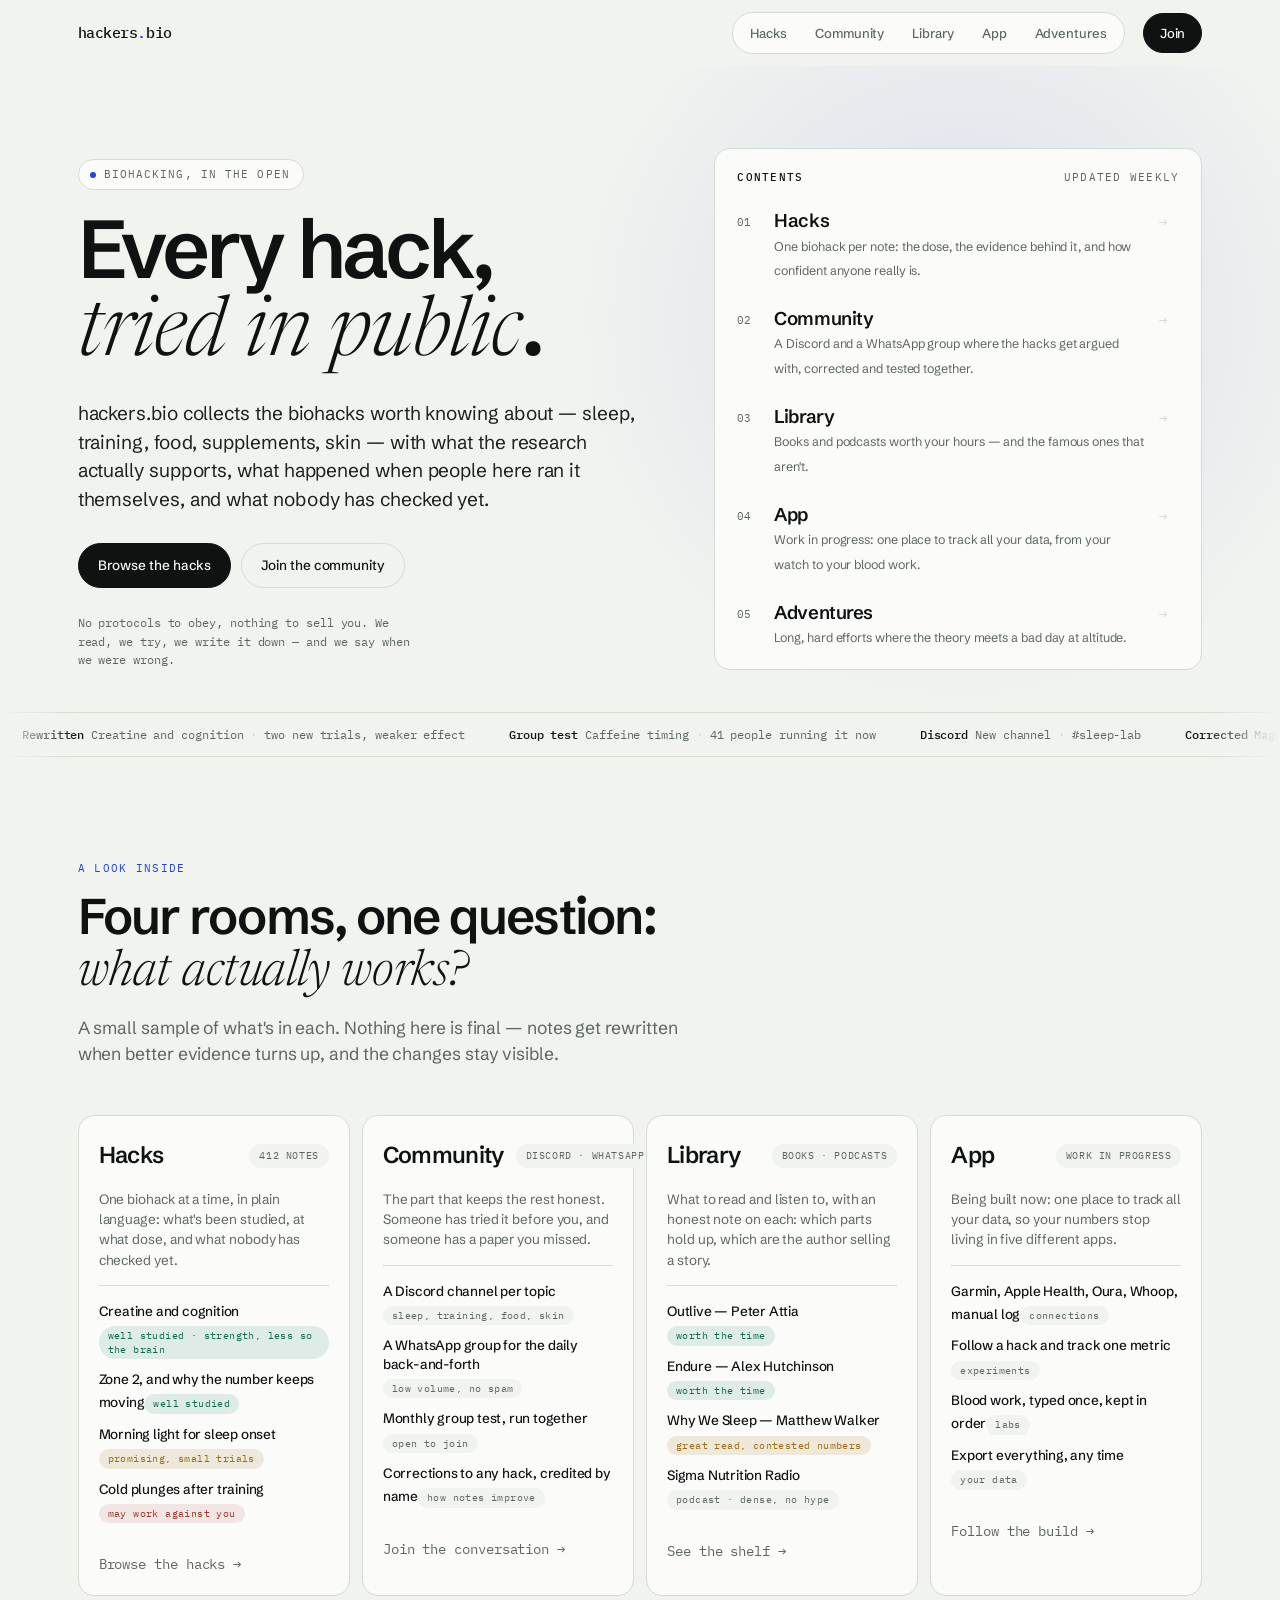
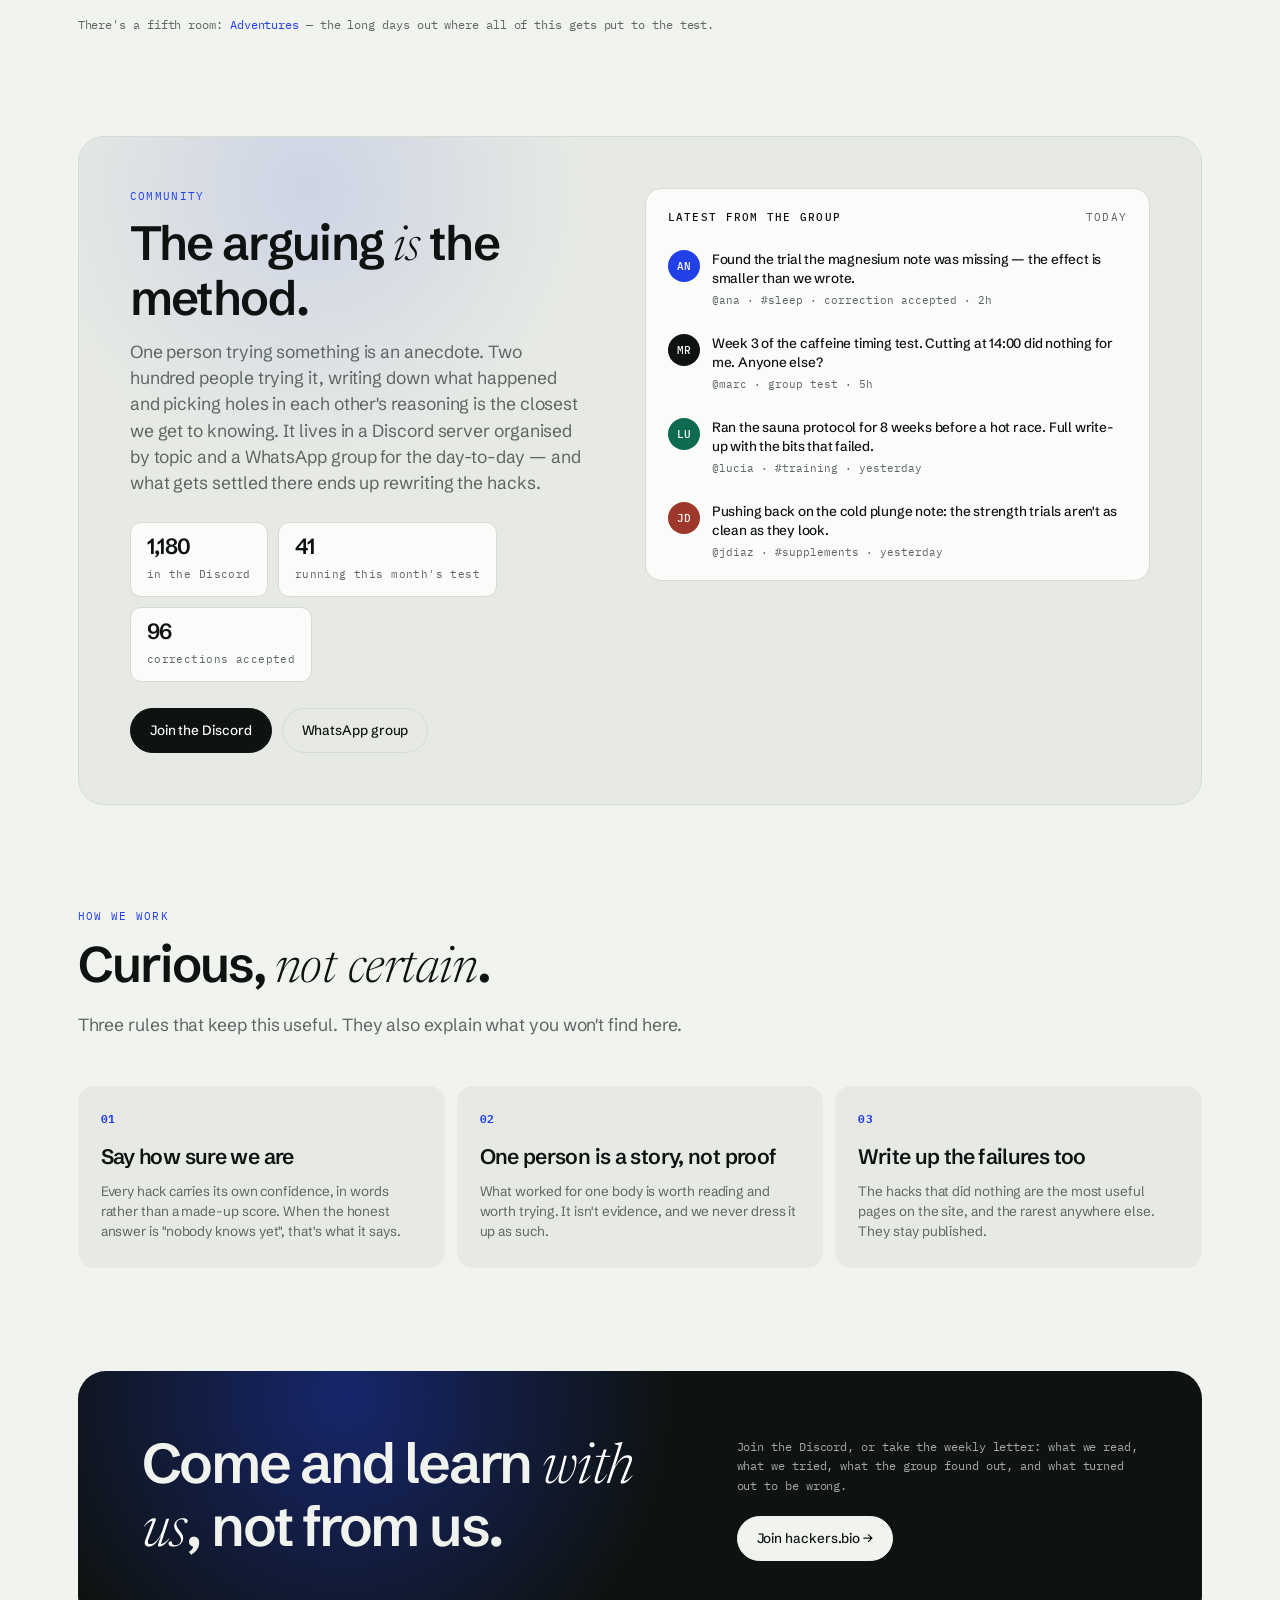
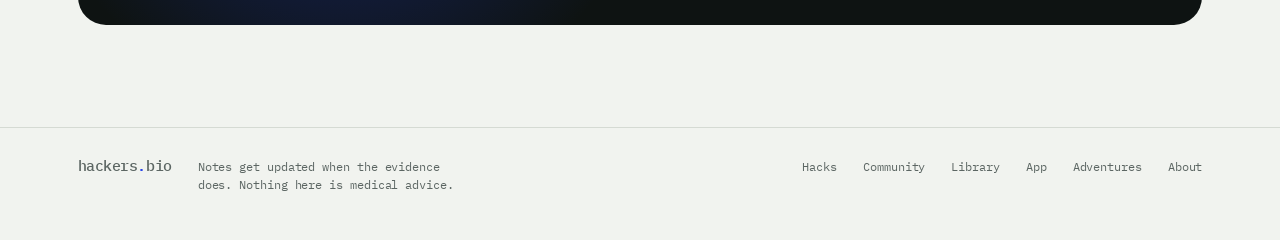
==== files/index.html @ 54611b15 "Add files via upload" ====
<!doctype html>
<html lang="en">
<head>
<meta charset="utf-8">
<meta name="viewport" content="width=device-width, initial-scale=1">
<title>hackers.bio — biohacking, tried in public</title>
<meta name="description" content="An open notebook on biohacking. What the research actually supports, a Discord and WhatsApp community that argues with all of it, books and podcasts worth your hours, and an app in the making.">
<link rel="preconnect" href="https://fonts.googleapis.com">
<link rel="preconnect" href="https://fonts.gstatic.com" crossorigin>
<link href="https://fonts.googleapis.com/css2?family=IBM+Plex+Mono:wght@400;500&family=Newsreader:ital,opsz,wght@1,6..72,300..400&family=Schibsted+Grotesk:wght@400;500;600;700&display=swap" rel="stylesheet">
<link rel="stylesheet" href="styles.css">
</head>
<body>

<header class="masthead">
  <div class="wrap masthead-in">
    <a class="mark" href="index.html">hackers<i>.</i>bio</a>
    <nav>
      <a href="hacks.html">Hacks</a>
      <a href="community.html">Community</a>
      <a href="library.html">Library</a>
      <a href="app.html">App</a>
      <a href="adventures.html">Adventures</a>
    </nav>
    <a class="btn" href="community.html">Join</a>
  </div>
</header>

<main id="top">

  <!-- ============ HERO ============ -->
  <section class="hero">
    <div class="wrap hero-grid">
      <div class="rise">
        <p class="eyebrow"><i class="dot"></i>Biohacking, in the open</p>
        <h1>Every hack, <em class="s">tried in public</em>.</h1>
        <p class="lede">hackers.bio collects the biohacks worth knowing about — sleep, training, food, supplements, skin — with what the research actually supports, what happened when people here ran it themselves, and what nobody has checked yet.</p>
        <div class="hero-actions">
          <a class="btn" href="hacks.html">Browse the hacks</a>
          <a class="btn btn-ghost" href="community.html">Join the community</a>
        </div>
        <p class="hero-foot">No protocols to obey, nothing to sell you. We read, we try, we write it down — and we say when we were wrong.</p>
      </div>

      <!-- SIGNATURE: the contents of the site, as a contents page -->
      <nav class="contents rise d2" aria-label="What's on the site">
        <div class="contents-head"><b>Contents</b><span>Updated weekly</span></div>
        <ul class="toc">
          <li><a href="hacks.html">
            <span class="toc-n">01</span>
            <span>
              <span class="toc-name">Hacks</span>
              <span class="toc-desc">One biohack per note: the dose, the evidence behind it, and how confident anyone really is.</span>
            </span>
            <span class="toc-arrow">→</span>
          </a></li>
          <li><a href="community.html">
            <span class="toc-n">02</span>
            <span>
              <span class="toc-name">Community</span>
              <span class="toc-desc">A Discord and a WhatsApp group where the hacks get argued with, corrected and tested together.</span>
            </span>
            <span class="toc-arrow">→</span>
          </a></li>
          <li><a href="library.html">
            <span class="toc-n">03</span>
            <span>
              <span class="toc-name">Library</span>
              <span class="toc-desc">Books and podcasts worth your hours — and the famous ones that aren't.</span>
            </span>
            <span class="toc-arrow">→</span>
          </a></li>
          <li><a href="app.html">
            <span class="toc-n">04</span>
            <span>
              <span class="toc-name">App</span>
              <span class="toc-desc">Work in progress: one place to track all your data, from your watch to your blood work.</span>
            </span>
            <span class="toc-arrow">→</span>
          </a></li>
          <li><a href="adventures.html">
            <span class="toc-n">05</span>
            <span>
              <span class="toc-name">Adventures</span>
              <span class="toc-desc">Long, hard efforts where the theory meets a bad day at altitude.</span>
            </span>
            <span class="toc-arrow">→</span>
          </a></li>
        </ul>
      </nav>
    </div>
  </section>

  <!-- ============ TICKER ============ -->
  <div class="ticker rise d3" aria-label="Recently on the site">
    <div class="ticker-in">
      <span><b>Rewritten</b> Creatine and cognition <i>·</i> two new trials, weaker effect</span>
      <span><b>Group test</b> Caffeine timing <i>·</i> 41 people running it now</span>
      <span><b>Discord</b> New channel <i>·</i> #sleep-lab</span>
      <span><b>Corrected</b> Magnesium and sleep <i>·</i> thanks @ana</span>
      <span><b>Library</b> Outlive <i>·</i> the good half and the hand-wavy half</span>
      <span><b>New hack</b> Heat training, six weeks in</span>
      <span aria-hidden="true"><b>Rewritten</b> Creatine and cognition <i>·</i> two new trials, weaker effect</span>
      <span aria-hidden="true"><b>Group test</b> Caffeine timing <i>·</i> 41 people running it now</span>
      <span aria-hidden="true"><b>Discord</b> New channel <i>·</i> #sleep-lab</span>
      <span aria-hidden="true"><b>Corrected</b> Magnesium and sleep <i>·</i> thanks @ana</span>
      <span aria-hidden="true"><b>Library</b> Outlive <i>·</i> the good half and the hand-wavy half</span>
      <span aria-hidden="true"><b>New hack</b> Heat training, six weeks in</span>
    </div>
  </div>

  <!-- ============ SNEAK PEEK ============ -->
  <section class="band" id="inside">
    <div class="wrap">
      <div class="band-head">
        <p class="figtag">A look inside</p>
        <h2 class="h2">Four rooms, one question: <em class="s">what actually works?</em></h2>
        <p class="lede">A small sample of what's in each. Nothing here is final — notes get rewritten when better evidence turns up, and the changes stay visible.</p>
      </div>

      <div class="rooms">
        <a class="room" href="hacks.html">
          <div class="room-top">
            <h3>Hacks</h3>
            <span class="room-n">412 notes</span>
          </div>
          <p>One biohack at a time, in plain language: what's been studied, at what dose, and what nobody has checked yet.</p>
          <ul class="peek">
            <li>Creatine and cognition<span class="tag known">well studied · strength, less so the brain</span></li>
            <li>Zone 2, and why the number keeps moving<span class="tag known">well studied</span></li>
            <li>Morning light for sleep onset<span class="tag mixed">promising, small trials</span></li>
            <li>Cold plunges after training<span class="tag thin">may work against you</span></li>
          </ul>
          <p class="room-more">Browse the hacks →</p>
        </a>

        <a class="room" href="community.html">
          <div class="room-top">
            <h3>Community</h3>
            <span class="room-n">discord · whatsapp</span>
          </div>
          <p>The part that keeps the rest honest. Someone has tried it before you, and someone has a paper you missed.</p>
          <ul class="peek">
            <li>A Discord channel per topic<span class="tag">sleep, training, food, skin</span></li>
            <li>A WhatsApp group for the daily back-and-forth<span class="tag">low volume, no spam</span></li>
            <li>Monthly group test, run together<span class="tag">open to join</span></li>
            <li>Corrections to any hack, credited by name<span class="tag">how notes improve</span></li>
          </ul>
          <p class="room-more">Join the conversation →</p>
        </a>

        <a class="room" href="library.html">
          <div class="room-top">
            <h3>Library</h3>
            <span class="room-n">books · podcasts</span>
          </div>
          <p>What to read and listen to, with an honest note on each: which parts hold up, which are the author selling a story.</p>
          <ul class="peek">
            <li>Outlive — Peter Attia<span class="tag known">worth the time</span></li>
            <li>Endure — Alex Hutchinson<span class="tag known">worth the time</span></li>
            <li>Why We Sleep — Matthew Walker<span class="tag mixed">great read, contested numbers</span></li>
            <li>Sigma Nutrition Radio<span class="tag">podcast · dense, no hype</span></li>
          </ul>
          <p class="room-more">See the shelf →</p>
        </a>

        <a class="room" href="app.html">
          <div class="room-top">
            <h3>App</h3>
            <span class="room-n">work in progress</span>
          </div>
          <p>Being built now: one place to track all your data, so your numbers stop living in five different apps.</p>
          <ul class="peek">
            <li>Garmin, Apple Health, Oura, Whoop, manual log<span class="tag">connections</span></li>
            <li>Follow a hack and track one metric<span class="tag">experiments</span></li>
            <li>Blood work, typed once, kept in order<span class="tag">labs</span></li>
            <li>Export everything, any time<span class="tag">your data</span></li>
          </ul>
          <p class="room-more">Follow the build →</p>
        </a>
      </div>

      <p class="aside-line">There's a fifth room: <a href="adventures.html">Adventures</a> — the long days out where all of this gets put to the test.</p>
    </div>
  </section>

  <!-- ============ COMMUNITY ============ -->
  <section class="band tight" id="community">
    <div class="wrap">
      <div class="comm">
        <div class="comm-grid">
          <div>
            <p class="figtag">Community</p>
            <h2>The arguing <em class="s">is</em> the method.</h2>
            <p class="lede">One person trying something is an anecdote. Two hundred people trying it, writing down what happened and picking holes in each other's reasoning is the closest we get to knowing. It lives in a Discord server organised by topic and a WhatsApp group for the day-to-day — and what gets settled there ends up rewriting the hacks.</p>
            <div class="comm-stats">
              <div class="stat"><b>1,180</b><span>in the Discord</span></div>
              <div class="stat"><b>41</b><span>running this month's test</span></div>
              <div class="stat"><b>96</b><span>corrections accepted</span></div>
            </div>
            <div class="comm-actions">
              <a class="btn" href="community.html">Join the Discord</a>
              <a class="btn btn-ghost" href="community.html">WhatsApp group</a>
            </div>
          </div>

          <div class="feed">
            <div class="feed-head"><b>Latest from the group</b><span>Today</span></div>
            <ul>
              <li>
                <span class="who b1" aria-hidden="true">AN</span>
                <div>
                  <p>Found the trial the magnesium note was missing — the effect is smaller than we wrote.</p>
                  <small>@ana · #sleep · correction accepted · 2h</small>
                </div>
              </li>
              <li>
                <span class="who" aria-hidden="true">MR</span>
                <div>
                  <p>Week 3 of the caffeine timing test. Cutting at 14:00 did nothing for me. Anyone else?</p>
                  <small>@marc · group test · 5h</small>
                </div>
              </li>
              <li>
                <span class="who b2" aria-hidden="true">LU</span>
                <div>
                  <p>Ran the sauna protocol for 8 weeks before a hot race. Full write-up with the bits that failed.</p>
                  <small>@lucia · #training · yesterday</small>
                </div>
              </li>
              <li>
                <span class="who b3" aria-hidden="true">JD</span>
                <div>
                  <p>Pushing back on the cold plunge note: the strength trials aren't as clean as they look.</p>
                  <small>@jdiaz · #supplements · yesterday</small>
                </div>
              </li>
            </ul>
          </div>
        </div>
      </div>
    </div>
  </section>

  <!-- ============ HOW WE WORK ============ -->
  <section class="band tight" id="how">
    <div class="wrap">
      <div class="band-head">
        <p class="figtag">How we work</p>
        <h2 class="h2">Curious, <em class="s">not certain</em>.</h2>
        <p class="lede">Three rules that keep this useful. They also explain what you won't find here.</p>
      </div>

      <div class="stance">
        <div>
          <b>01</b>
          <h3>Say how sure we are</h3>
          <p>Every hack carries its own confidence, in words rather than a made-up score. When the honest answer is "nobody knows yet", that's what it says.</p>
        </div>
        <div>
          <b>02</b>
          <h3>One person is a story, not proof</h3>
          <p>What worked for one body is worth reading and worth trying. It isn't evidence, and we never dress it up as such.</p>
        </div>
        <div>
          <b>03</b>
          <h3>Write up the failures too</h3>
          <p>The hacks that did nothing are the most useful pages on the site, and the rarest anywhere else. They stay published.</p>
        </div>
      </div>
    </div>
  </section>

  <!-- ============ CLOSING ============ -->
  <section class="close">
    <div class="wrap">
      <div class="close-inner">
        <div class="close-grid">
          <h2>Come and learn <em class="s">with us</em>, not from us.</h2>
          <div>
            <p>Join the Discord, or take the weekly letter: what we read, what we tried, what the group found out, and what turned out to be wrong.</p>
            <a class="btn" href="community.html">Join hackers.bio →</a>
          </div>
        </div>
      </div>
    </div>
  </section>

</main>

<footer>
  <div class="wrap foot">
    <a class="mark" href="index.html">hackers<i>.</i>bio</a>
    <p>Notes get updated when the evidence does. Nothing here is medical advice.</p>
    <span class="spacer"></span>
    <a href="hacks.html">Hacks</a>
    <a href="community.html">Community</a>
    <a href="library.html">Library</a>
    <a href="app.html">App</a>
    <a href="adventures.html">Adventures</a>
    <a href="about.html">About</a>
  </div>
</footer>

</body>
</html>
---- files/styles.css ----
/* ============================================================
   hackers.bio — shared stylesheet
   Cool paper, deep ink, one electric blue.
   Green / ochre / brick only ever describe how much is known.
   ============================================================ */
:root{
  --paper:#F1F3EF;
  --paper-2:#E7EAE4;
  --card:#FBFCFA;
  --ink:#0E1312;
  --ink-2:#1A211F;
  --ink-soft:#5C6663;
  --rule:#D5DAD3;
  --blue:#2340E8;
  --blue-soft:#EBEEFE;
  --green:#0E6B52;
  --ochre:#9E6A12;
  --brick:#9E382A;

  --sans:"Schibsted Grotesk",system-ui,sans-serif;
  --mono:"IBM Plex Mono",ui-monospace,monospace;
  --serif:"Newsreader",Georgia,serif;

  --r:16px;
  --r-sm:11px;
  --pad:clamp(18px,4.5vw,64px);
  --gap:clamp(56px,8vw,112px);
  --ease:cubic-bezier(.2,.7,.2,1);
}

*{box-sizing:border-box}
html{-webkit-text-size-adjust:100%;scroll-behavior:smooth}
body{
  margin:0;background:var(--paper);color:var(--ink);
  font-family:var(--sans);font-size:16px;line-height:1.55;letter-spacing:-.005em;
  -webkit-font-smoothing:antialiased;
}
a{color:inherit}
:focus-visible{outline:2px solid var(--blue);outline-offset:3px;border-radius:4px}

/* ---------- type roles ---------- */
.eyebrow{
  display:inline-flex;align-items:center;gap:8px;
  font-family:var(--mono);font-size:11px;letter-spacing:.1em;text-transform:uppercase;
  color:var(--ink-soft);margin:0;
  background:var(--card);border:1px solid var(--rule);border-radius:999px;padding:6px 13px 6px 11px;
}
.dot{width:6px;height:6px;border-radius:50%;background:var(--blue);flex:none}
.figtag{font-family:var(--mono);font-size:11px;letter-spacing:.12em;text-transform:uppercase;color:var(--blue);margin:0}
.h2{font-size:clamp(30px,4.4vw,50px);font-weight:600;line-height:1.02;letter-spacing:-.035em;margin:14px 0 0;max-width:20ch}
em.s{font-family:var(--serif);font-style:italic;font-weight:300;letter-spacing:-.01em}
.lede{font-size:clamp(15px,1.6vw,17.5px);color:var(--ink-soft);margin:16px 0 0;max-width:58ch;line-height:1.5}

/* ---------- scaffold ---------- */
.wrap{max-width:1240px;margin:0 auto;padding:0 var(--pad)}
.band{padding:var(--gap) 0}
.band.tight{padding-top:0}
.band-head{margin-bottom:clamp(28px,4vw,48px)}

/* ---------- masthead ---------- */
.masthead{position:sticky;top:0;z-index:30;padding:12px 0}
.masthead::before{
  content:"";position:absolute;inset:0;
  background:color-mix(in srgb,var(--paper) 78%,transparent);
  backdrop-filter:blur(14px) saturate(1.2);
}
.masthead-in{position:relative;display:flex;align-items:center;gap:18px}
.mark{font-family:var(--mono);font-weight:500;font-size:15px;letter-spacing:-.03em;text-decoration:none;white-space:nowrap}
.mark i{color:var(--blue);font-style:normal}
.masthead nav{
  display:flex;gap:2px;margin-left:auto;
  background:var(--card);border:1px solid var(--rule);border-radius:999px;padding:4px;
}
.masthead nav a{
  text-decoration:none;color:var(--ink-soft);font-size:13px;font-weight:500;
  padding:6px 13px;border-radius:999px;transition:.18s var(--ease);white-space:nowrap;
}
.masthead nav a:hover{color:var(--ink);background:var(--paper-2)}
.masthead nav a.is-active{color:var(--ink);background:var(--paper-2)}

.btn{
  display:inline-flex;align-items:center;gap:8px;
  font-size:13.5px;font-weight:500;text-decoration:none;
  padding:11px 19px;border-radius:999px;
  border:1px solid var(--ink);background:var(--ink);color:var(--card);
  transition:.2s var(--ease);
}
.btn:hover{background:var(--blue);border-color:var(--blue);transform:translateY(-1px)}
.btn-ghost{background:transparent;color:var(--ink);border-color:var(--rule)}
.btn-ghost:hover{background:var(--card);color:var(--blue);border-color:var(--blue);transform:translateY(-1px)}
.masthead .btn{padding:9px 16px;font-size:13px}

/* ---------- home hero ---------- */
.hero{position:relative;padding:clamp(44px,6.5vw,82px) 0 clamp(28px,4vw,42px);overflow:hidden}
.hero::before{
  content:"";position:absolute;top:-30%;right:-10%;width:70vw;height:70vw;max-width:900px;max-height:900px;
  background:radial-gradient(circle at center,color-mix(in srgb,var(--blue) 11%,transparent),transparent 62%);
  pointer-events:none;
}
.hero-grid{
  position:relative;display:grid;
  grid-template-columns:minmax(0,1.08fr) minmax(320px,.92fr);
  gap:clamp(34px,5vw,68px);align-items:end;
}
h1{font-size:clamp(42px,7vw,82px);font-weight:600;line-height:.94;letter-spacing:-.048em;margin:20px 0 0;max-width:14ch}
.hero .lede{margin-top:24px;font-size:clamp(16px,1.75vw,19px);color:var(--ink-2);max-width:50ch}
.hero-actions{display:flex;flex-wrap:wrap;gap:10px;margin-top:30px}
.hero-foot{margin:26px 0 0;font-family:var(--mono);font-size:11.5px;line-height:1.6;color:var(--ink-soft);max-width:48ch}

/* ---------- inner page header ---------- */
.page-head{position:relative;padding:clamp(40px,6vw,74px) 0 clamp(30px,4vw,44px);overflow:hidden}
.page-head::before{
  content:"";position:absolute;top:-45%;right:-6%;width:56vw;height:56vw;max-width:700px;max-height:700px;
  background:radial-gradient(circle at center,color-mix(in srgb,var(--blue) 10%,transparent),transparent 62%);
  pointer-events:none;
}
.page-head-in{position:relative;display:grid;grid-template-columns:minmax(0,1.25fr) minmax(260px,.75fr);gap:clamp(26px,4vw,60px);align-items:end}
.page-head h1{font-size:clamp(38px,6vw,70px);max-width:15ch;margin-top:18px}
.page-head .lede{margin-top:20px;color:var(--ink-2);font-size:clamp(16px,1.7vw,18.5px)}
.page-actions{display:flex;flex-wrap:wrap;gap:10px;margin-top:26px}
.side-note{
  background:var(--card);border:1px solid var(--rule);border-radius:var(--r);padding:20px;
}
.side-note h3{margin:0 0 10px;font-size:14px;font-weight:600;letter-spacing:-.02em}
.side-note p{margin:0;font-size:13px;color:var(--ink-soft);line-height:1.5}
.side-note ul{margin:12px 0 0;padding:0;list-style:none;display:grid;gap:9px}
.side-note li{font-family:var(--mono);font-size:11.5px;color:var(--ink-soft);line-height:1.45}
.side-note li b{color:var(--ink);font-weight:500}

/* ---------- contents card (home) ---------- */
.contents{background:var(--card);border:1px solid var(--rule);border-radius:var(--r);padding:8px}
.contents-head{
  display:flex;justify-content:space-between;align-items:center;gap:14px;padding:12px 14px 13px;
  font-family:var(--mono);font-size:10.5px;letter-spacing:.12em;text-transform:uppercase;color:var(--ink-soft);
}
.contents-head b{color:var(--ink);font-weight:500}
.toc{margin:0;padding:0;list-style:none;display:grid;gap:2px}
.toc a{
  display:grid;grid-template-columns:24px 1fr 20px;gap:13px;align-items:start;
  padding:12px 14px;border-radius:var(--r-sm);text-decoration:none;transition:.2s var(--ease);
}
.toc a:hover{background:var(--blue-soft)}
.toc a:hover .toc-arrow{color:var(--blue);transform:translateX(3px)}
.toc a:hover .toc-name{color:var(--blue)}
.toc-n{font-family:var(--mono);font-size:11px;color:var(--ink-soft);padding-top:4px}
.toc-name{font-size:18.5px;font-weight:600;letter-spacing:-.025em;line-height:1.2;display:block;transition:.2s var(--ease)}
.toc-desc{font-size:12.5px;color:var(--ink-soft);line-height:1.45;margin:3px 0 0;max-width:36ch}
.toc-arrow{font-family:var(--mono);font-size:14px;color:var(--rule);padding-top:2px;transition:.2s var(--ease)}

/* ---------- ticker ---------- */
.ticker{
  position:relative;overflow:hidden;
  border-top:1px solid var(--rule);border-bottom:1px solid var(--rule);padding:13px 0;
  mask-image:linear-gradient(90deg,transparent,#000 6%,#000 94%,transparent);
}
.ticker-in{display:flex;width:max-content;animation:slide 62s linear infinite}
.ticker:hover .ticker-in{animation-play-state:paused}
.ticker span{font-family:var(--mono);font-size:11.5px;color:var(--ink-soft);padding:0 22px;white-space:nowrap}
.ticker b{color:var(--ink);font-weight:500}
.ticker i{font-style:normal;color:var(--rule)}
@keyframes slide{from{transform:translateX(0)}to{transform:translateX(-50%)}}

/* ---------- rooms (home) ---------- */
.rooms{display:grid;gap:12px;grid-template-columns:repeat(auto-fit,minmax(268px,1fr))}
.room{
  background:var(--card);border:1px solid var(--rule);border-radius:var(--r);
  padding:22px 20px 20px;display:flex;flex-direction:column;gap:15px;text-decoration:none;
  transition:.25s var(--ease);
}
.room:hover{transform:translateY(-3px);border-color:color-mix(in srgb,var(--blue) 45%,var(--rule))}
.room:hover .room-more{color:var(--blue)}
.room-top{display:flex;align-items:center;justify-content:space-between;gap:12px}
.room h3{font-size:23px;font-weight:600;letter-spacing:-.03em;margin:0}
.room-n{
  font-family:var(--mono);font-size:10px;letter-spacing:.06em;text-transform:uppercase;
  color:var(--ink-soft);background:var(--paper);border-radius:999px;padding:4px 10px;white-space:nowrap;
}
.room > p{margin:0;font-size:13.5px;color:var(--ink-soft);line-height:1.5}
.peek{margin:0;padding:16px 0 0;list-style:none;display:grid;gap:11px;border-top:1px solid var(--rule)}
.peek li{font-size:13.5px;line-height:1.35;font-weight:500;letter-spacing:-.015em}
.room-more{margin:auto 0 0;padding-top:16px;font-family:var(--mono);font-size:11.5px;color:var(--ink-soft);transition:.2s var(--ease)}
.aside-line{margin:20px 0 0;font-family:var(--mono);font-size:11.5px;color:var(--ink-soft)}
.aside-line a{color:var(--blue);text-decoration:none}
.aside-line a:hover{text-decoration:underline}

/* ---------- confidence tags ---------- */
.tag{
  display:inline-block;
  font-family:var(--mono);font-size:10px;letter-spacing:.04em;font-weight:400;
  border-radius:999px;padding:3px 9px;background:var(--paper);color:var(--ink-soft);
}
.peek .tag{margin-top:6px}
.tag.known{background:color-mix(in srgb,var(--green) 12%,var(--card));color:var(--green)}
.tag.mixed{background:color-mix(in srgb,var(--ochre) 14%,var(--card));color:var(--ochre)}
.tag.thin{background:color-mix(in srgb,var(--brick) 11%,var(--card));color:var(--brick)}

/* ---------- filter chips ---------- */
.chips{display:flex;flex-wrap:wrap;gap:8px;margin-bottom:26px}
.chip{
  font-family:var(--mono);font-size:11.5px;text-decoration:none;
  padding:7px 14px;border-radius:999px;border:1px solid var(--rule);background:var(--card);color:var(--ink-soft);
  transition:.18s var(--ease);
}
.chip:hover{color:var(--blue);border-color:var(--blue)}
.chip.is-on{background:var(--ink);border-color:var(--ink);color:var(--card)}

/* ---------- list rows ---------- */
.list{display:grid;gap:8px}
.item{
  display:grid;grid-template-columns:minmax(0,1fr) auto;gap:8px 20px;align-items:start;
  background:var(--card);border:1px solid var(--rule);border-radius:var(--r);
  padding:18px 20px;text-decoration:none;transition:.2s var(--ease);
}
.item:hover{border-color:color-mix(in srgb,var(--blue) 45%,var(--rule));transform:translateY(-2px)}
.item:hover h3{color:var(--blue)}
.item h3{margin:0;font-size:18.5px;font-weight:600;letter-spacing:-.028em;transition:.2s var(--ease)}
.item p{margin:6px 0 0;font-size:13.5px;color:var(--ink-soft);line-height:1.5;max-width:66ch}
.item-meta{display:flex;flex-wrap:wrap;gap:7px;justify-content:flex-end;align-items:center}
.item-side{grid-column:2;text-align:right}
.item-note{
  grid-column:1 / -1;margin:12px 0 0;padding-top:12px;border-top:1px solid var(--rule);
  font-family:var(--mono);font-size:11.5px;color:var(--ink-soft);line-height:1.5;
}
.item-note b{color:var(--ink);font-weight:500}

/* ---------- generic cards grid ---------- */
.grid-3{display:grid;gap:12px;grid-template-columns:repeat(auto-fit,minmax(268px,1fr))}
.panel{background:var(--card);border:1px solid var(--rule);border-radius:var(--r);padding:24px 22px 26px}
.panel h3{margin:0 0 10px;font-size:21px;font-weight:600;letter-spacing:-.03em}
.panel p{margin:0;font-size:13.5px;color:var(--ink-soft);line-height:1.5}
.panel ul{margin:14px 0 0;padding:0;list-style:none;display:grid;gap:10px}
.panel li{font-size:13.5px;line-height:1.4;font-weight:500;letter-spacing:-.015em}
.panel li span{display:block;font-family:var(--mono);font-size:11px;font-weight:400;color:var(--ink-soft);margin-top:3px;letter-spacing:0}
.panel .kicker{font-family:var(--mono);font-size:11px;color:var(--blue);letter-spacing:.08em;display:block;margin-bottom:10px}

/* ---------- community blocks ---------- */
.comm{
  position:relative;overflow:hidden;
  background:var(--paper-2);border:1px solid var(--rule);border-radius:clamp(18px,2.4vw,26px);
  padding:clamp(28px,4vw,54px);
}
.comm::before{
  content:"";position:absolute;top:-40%;left:-8%;width:52vw;height:52vw;max-width:640px;max-height:640px;
  background:radial-gradient(circle at center,color-mix(in srgb,var(--blue) 13%,transparent),transparent 62%);
  pointer-events:none;
}
.comm-grid{position:relative;display:grid;grid-template-columns:minmax(0,.95fr) minmax(300px,1.05fr);gap:clamp(30px,4.5vw,64px);align-items:start}
.comm h2{font-size:clamp(29px,4.2vw,48px);font-weight:600;line-height:1.02;letter-spacing:-.035em;margin:14px 0 0;max-width:16ch}
.comm-stats{display:flex;flex-wrap:wrap;gap:10px;margin-top:26px}
.stat{background:var(--card);border:1px solid var(--rule);border-radius:var(--r-sm);padding:12px 16px}
.stat b{display:block;font-size:22px;font-weight:600;letter-spacing:-.03em;line-height:1.1}
.stat span{font-family:var(--mono);font-size:10.5px;color:var(--ink-soft);letter-spacing:.04em}
.comm-actions{display:flex;flex-wrap:wrap;gap:10px;margin-top:26px}

.feed{background:var(--card);border:1px solid var(--rule);border-radius:var(--r);padding:8px}
.feed-head{
  display:flex;justify-content:space-between;align-items:center;padding:12px 14px 13px;
  font-family:var(--mono);font-size:10.5px;letter-spacing:.12em;text-transform:uppercase;color:var(--ink-soft);
}
.feed-head b{color:var(--ink);font-weight:500}
.feed ul{margin:0;padding:0;list-style:none;display:grid;gap:2px}
.feed li{display:grid;grid-template-columns:32px 1fr;gap:12px;padding:12px 14px;border-radius:var(--r-sm)}
.feed li:hover{background:var(--blue-soft)}
.who{
  width:32px;height:32px;border-radius:50%;display:grid;place-items:center;
  font-family:var(--mono);font-size:11px;font-weight:500;color:var(--card);background:var(--ink);
}
.who.b1{background:var(--blue)}.who.b2{background:var(--green)}.who.b3{background:var(--brick)}
.feed p{margin:0;font-size:13.5px;line-height:1.4;font-weight:500;letter-spacing:-.015em}
.feed small{display:block;font-family:var(--mono);font-size:10.5px;color:var(--ink-soft);margin-top:4px;font-weight:400;letter-spacing:0}

/* ---------- stance ---------- */
.stance{display:grid;gap:12px;grid-template-columns:repeat(auto-fit,minmax(252px,1fr))}
.stance div{background:var(--paper-2);border-radius:var(--r);padding:24px 22px 26px;border:1px solid transparent;transition:.25s var(--ease)}
.stance div:hover{background:var(--card);border-color:var(--rule)}
.stance b{font-family:var(--mono);font-size:11px;color:var(--blue);letter-spacing:.08em;display:block}
.stance h3{font-size:21px;font-weight:600;letter-spacing:-.03em;margin:12px 0 8px}
.stance p{margin:0;font-size:13.5px;color:var(--ink-soft);line-height:1.5}

/* ---------- status list (app) ---------- */
.status{display:grid;gap:2px;background:var(--card);border:1px solid var(--rule);border-radius:var(--r);padding:8px}
.status div{display:grid;grid-template-columns:96px 1fr;gap:14px;padding:14px;border-radius:var(--r-sm);align-items:baseline}
.status div:hover{background:var(--blue-soft)}
.status b{font-family:var(--mono);font-size:10.5px;letter-spacing:.06em;text-transform:uppercase;color:var(--ink-soft)}
.status b.on{color:var(--green)}
.status b.now{color:var(--blue)}
.status p{margin:0;font-size:14px;font-weight:500;letter-spacing:-.02em}
.status p span{display:block;font-family:var(--mono);font-size:11.5px;font-weight:400;color:var(--ink-soft);margin-top:4px;letter-spacing:0}

/* ---------- prose (about) ---------- */
.prose{max-width:62ch}
.prose p{font-size:16.5px;line-height:1.62;color:var(--ink-2);margin:0 0 18px}
.prose h3{font-size:21px;font-weight:600;letter-spacing:-.03em;margin:34px 0 10px}
.prose a{color:var(--blue);text-decoration:none;border-bottom:1px solid color-mix(in srgb,var(--blue) 35%,transparent)}
.prose a:hover{border-color:var(--blue)}

/* ---------- closing ---------- */
.close{padding:0 0 var(--gap)}
.close-inner{
  position:relative;overflow:hidden;background:var(--ink);color:var(--paper);
  border-radius:clamp(18px,2.4vw,28px);padding:clamp(34px,5vw,68px);
}
.close-inner::before{
  content:"";position:absolute;bottom:-60%;left:-10%;width:60vw;height:60vw;max-width:760px;max-height:760px;
  background:radial-gradient(circle at center,color-mix(in srgb,var(--blue) 42%,transparent),transparent 60%);
  pointer-events:none;
}
.close-grid{position:relative;display:grid;grid-template-columns:minmax(0,1.15fr) minmax(270px,.85fr);gap:clamp(26px,4vw,56px);align-items:end}
.close h2{font-size:clamp(30px,4.8vw,56px);font-weight:600;line-height:1;letter-spacing:-.04em;margin:0;max-width:20ch}
.close h2 em.s{color:#fff}
.close p{margin:0 0 20px;font-family:var(--mono);font-size:12px;line-height:1.65;color:color-mix(in srgb,var(--paper) 66%,transparent)}
.close .btn{background:var(--paper);border-color:var(--paper);color:var(--ink)}
.close .btn:hover{background:var(--blue);border-color:var(--blue);color:#fff}

/* ---------- footer ---------- */
footer{border-top:1px solid var(--rule);padding:26px 0 46px}
.foot{display:flex;flex-wrap:wrap;gap:14px 26px;align-items:baseline;font-family:var(--mono);font-size:11.5px;color:var(--ink-soft)}
.foot a{text-decoration:none;transition:.18s var(--ease)}
.foot a:hover{color:var(--blue)}
.foot .spacer{margin-left:auto}
.foot p{margin:0;max-width:40ch}

/* ---------- entrance ---------- */
.rise{animation:rise .7s var(--ease) both}
.d2{animation-delay:.13s}.d3{animation-delay:.21s}
@keyframes rise{from{opacity:0;transform:translateY(14px)}to{opacity:1;transform:none}}

/* ---------- responsive ---------- */
@media (max-width:1080px){
  .masthead nav a{padding:6px 10px;font-size:12.5px}
}
@media (max-width:960px){
  .hero-grid,.close-grid,.comm-grid,.page-head-in{grid-template-columns:1fr}
  .hero-grid,.page-head-in{align-items:start}
  .masthead nav{display:none}
}
@media (max-width:620px){
  .item{grid-template-columns:1fr}
  .item-side{grid-column:1;text-align:left}
  .item-meta{justify-content:flex-start}
  .status div{grid-template-columns:1fr;gap:6px}
}
@media (max-width:560px){
  .toc a{grid-template-columns:22px 1fr;gap:11px}
  .toc-arrow{display:none}
  .room{padding:20px 18px}
  .stat{flex:1 1 140px}
}
@media (prefers-reduced-motion:reduce){
  html{scroll-behavior:auto}
  .ticker-in{animation:none}
  .rise{animation:none}
  .btn:hover,.room:hover,.item:hover{transform:none}
}
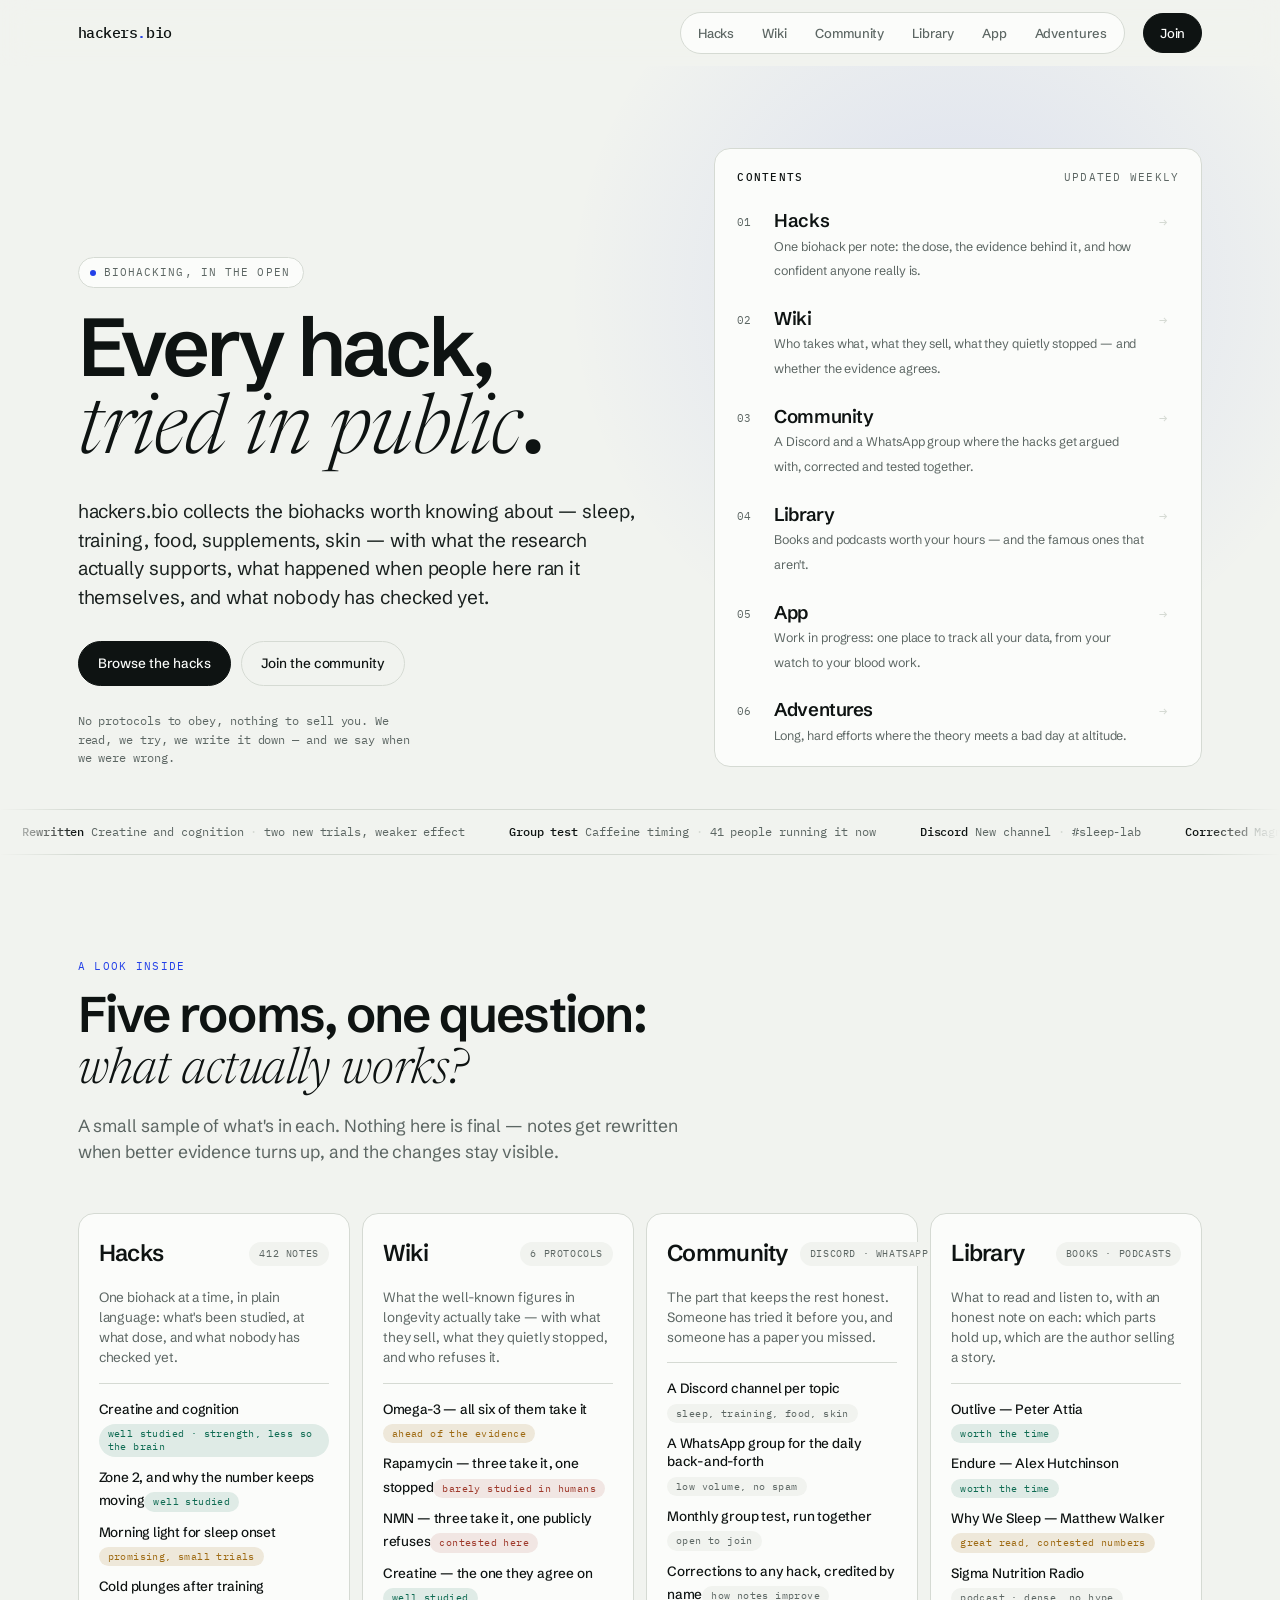
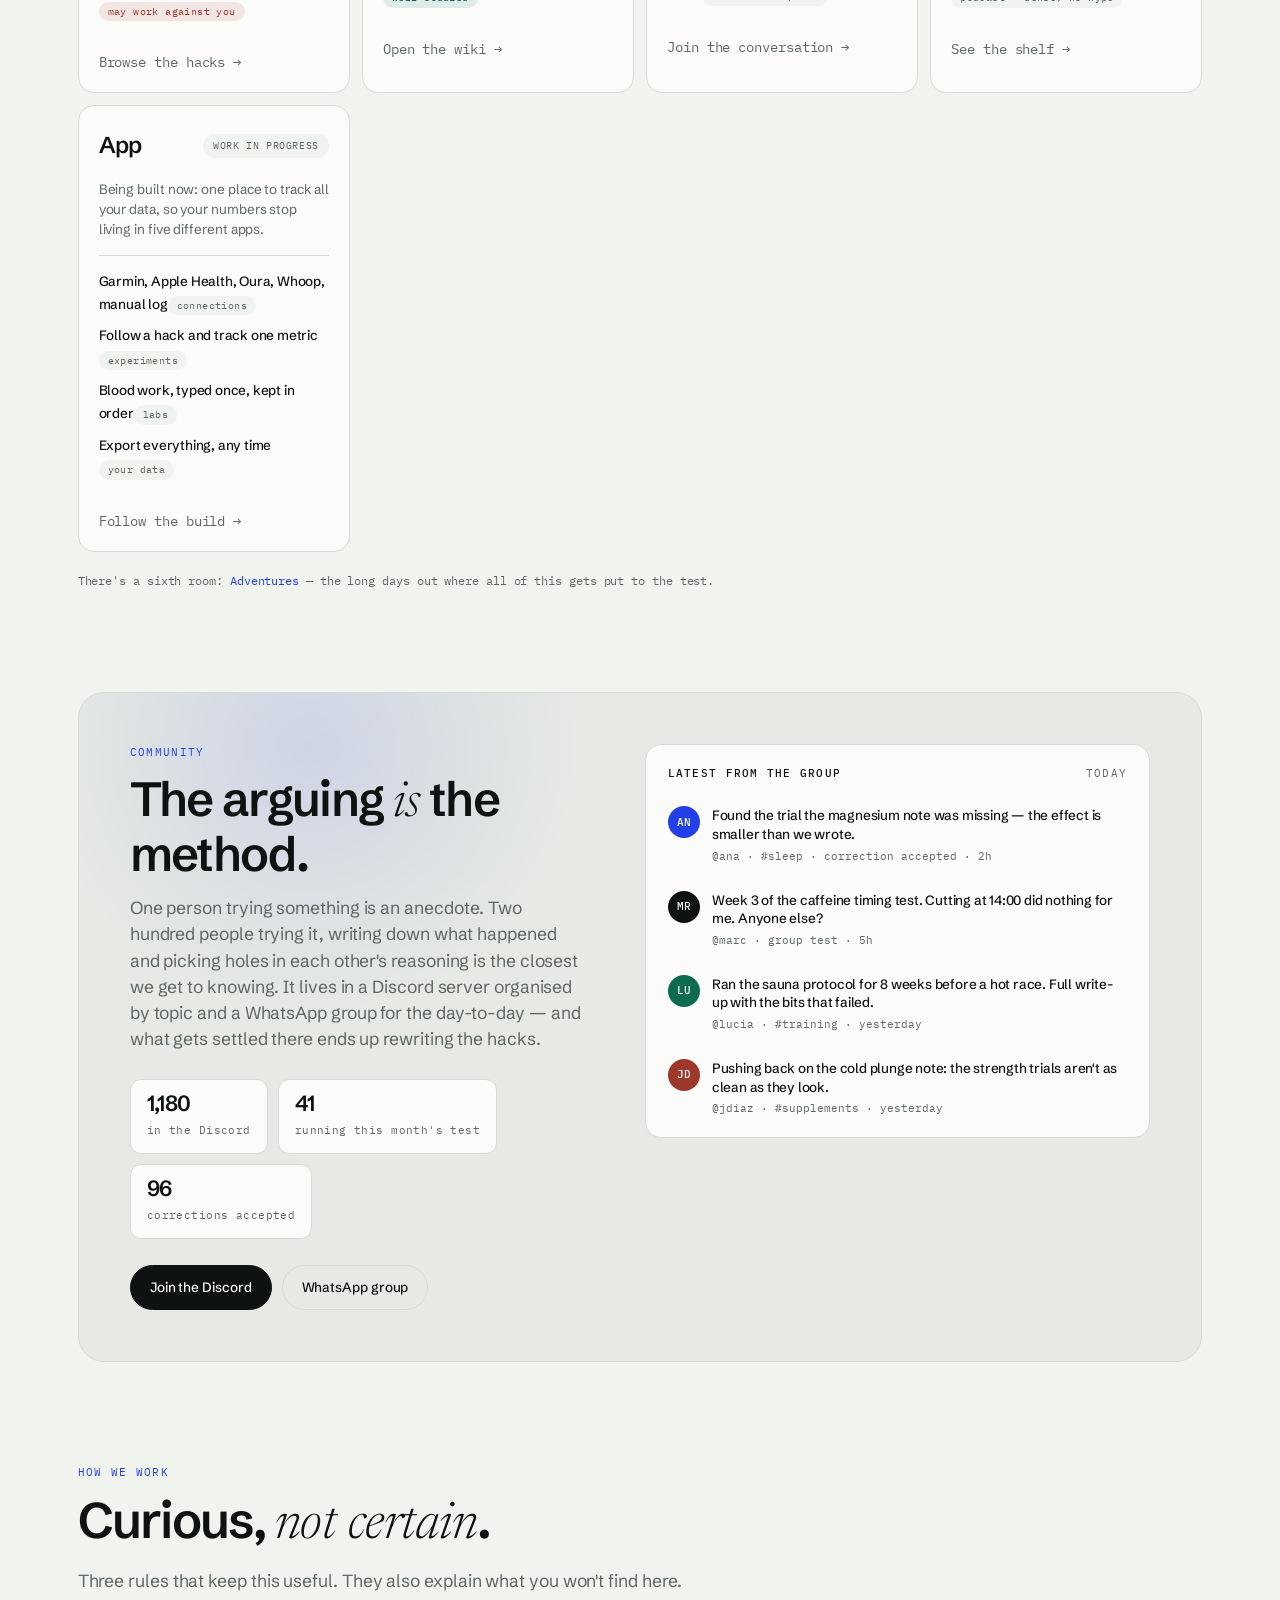
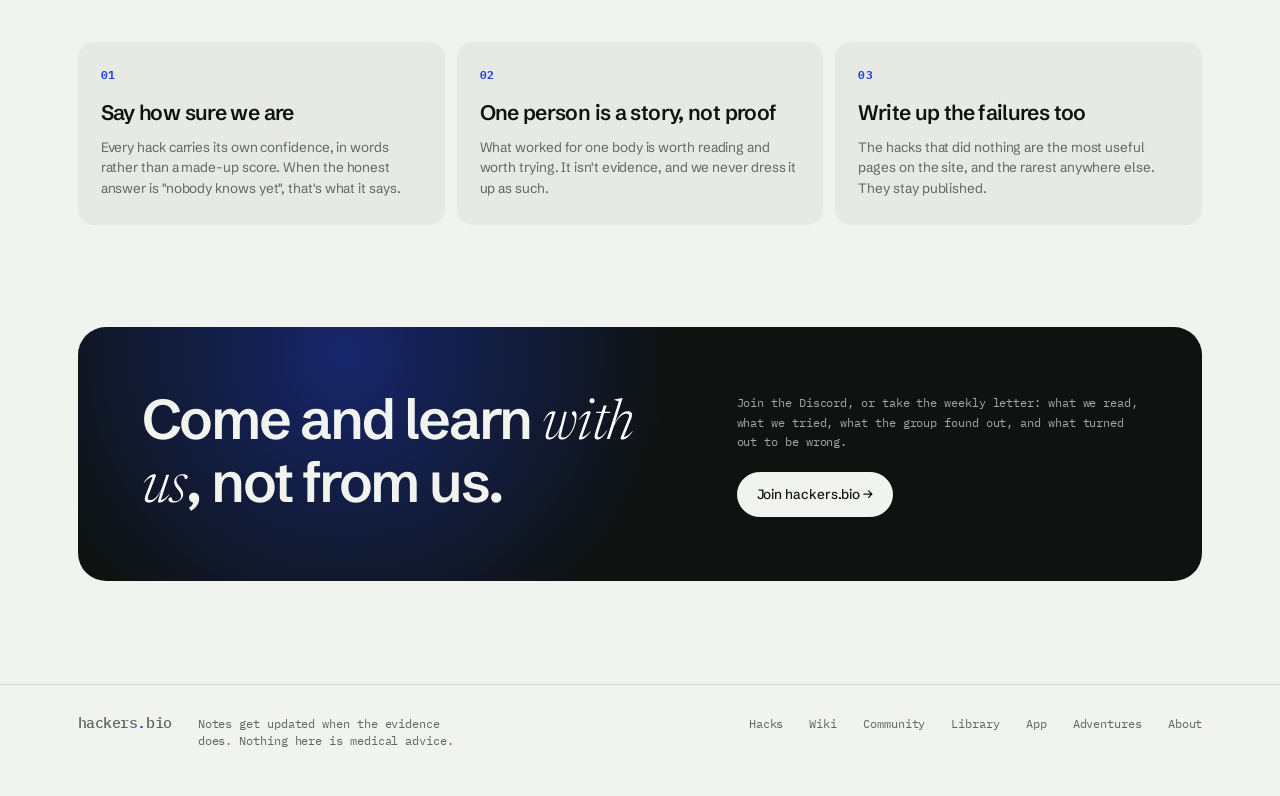
==== commit 9e34c707: "Add files via upload" ====
--- a/files/index.html
+++ b/files/index.html
@@ -17,6 +17,7 @@
     <a class="mark" href="index.html">hackers<i>.</i>bio</a>
     <nav>
       <a href="hacks.html">Hacks</a>
+      <a href="wiki.html">Wiki</a>
       <a href="community.html">Community</a>
       <a href="library.html">Library</a>
       <a href="app.html">App</a>
@@ -54,8 +55,16 @@
             </span>
             <span class="toc-arrow">→</span>
           </a></li>
+          <li><a href="wiki.html">
+            <span class="toc-n">02</span>
+            <span>
+              <span class="toc-name">Wiki</span>
+              <span class="toc-desc">Who takes what, what they sell, what they quietly stopped — and whether the evidence agrees.</span>
+            </span>
+            <span class="toc-arrow">→</span>
+          </a></li>
           <li><a href="community.html">
-            <span class="toc-n">02</span>
+            <span class="toc-n">03</span>
             <span>
               <span class="toc-name">Community</span>
               <span class="toc-desc">A Discord and a WhatsApp group where the hacks get argued with, corrected and tested together.</span>
@@ -63,7 +72,7 @@
             <span class="toc-arrow">→</span>
           </a></li>
           <li><a href="library.html">
-            <span class="toc-n">03</span>
+            <span class="toc-n">04</span>
             <span>
               <span class="toc-name">Library</span>
               <span class="toc-desc">Books and podcasts worth your hours — and the famous ones that aren't.</span>
@@ -71,7 +80,7 @@
             <span class="toc-arrow">→</span>
           </a></li>
           <li><a href="app.html">
-            <span class="toc-n">04</span>
+            <span class="toc-n">05</span>
             <span>
               <span class="toc-name">App</span>
               <span class="toc-desc">Work in progress: one place to track all your data, from your watch to your blood work.</span>
@@ -79,7 +88,7 @@
             <span class="toc-arrow">→</span>
           </a></li>
           <li><a href="adventures.html">
-            <span class="toc-n">05</span>
+            <span class="toc-n">06</span>
             <span>
               <span class="toc-name">Adventures</span>
               <span class="toc-desc">Long, hard efforts where the theory meets a bad day at altitude.</span>
@@ -114,7 +123,7 @@
     <div class="wrap">
       <div class="band-head">
         <p class="figtag">A look inside</p>
-        <h2 class="h2">Four rooms, one question: <em class="s">what actually works?</em></h2>
+        <h2 class="h2">Five rooms, one question: <em class="s">what actually works?</em></h2>
         <p class="lede">A small sample of what's in each. Nothing here is final — notes get rewritten when better evidence turns up, and the changes stay visible.</p>
       </div>
 
@@ -134,6 +143,21 @@
           <p class="room-more">Browse the hacks →</p>
         </a>
 
+        <a class="room" href="wiki.html">
+          <div class="room-top">
+            <h3>Wiki</h3>
+            <span class="room-n">6 protocols</span>
+          </div>
+          <p>What the well-known figures in longevity actually take — with what they sell, what they quietly stopped, and who refuses it.</p>
+          <ul class="peek">
+            <li>Omega-3 — all six of them take it<span class="tag mixed">ahead of the evidence</span></li>
+            <li>Rapamycin — three take it, one stopped<span class="tag thin">barely studied in humans</span></li>
+            <li>NMN — three take it, one publicly refuses<span class="tag thin">contested here</span></li>
+            <li>Creatine — the one they agree on<span class="tag known">well studied</span></li>
+          </ul>
+          <p class="room-more">Open the wiki →</p>
+        </a>
+
         <a class="room" href="community.html">
           <div class="room-top">
             <h3>Community</h3>
@@ -180,7 +204,7 @@
         </a>
       </div>
 
-      <p class="aside-line">There's a fifth room: <a href="adventures.html">Adventures</a> — the long days out where all of this gets put to the test.</p>
+      <p class="aside-line">There's a sixth room: <a href="adventures.html">Adventures</a> — the long days out where all of this gets put to the test.</p>
     </div>
   </section>
 
@@ -200,7 +224,7 @@
             </div>
             <div class="comm-actions">
               <a class="btn" href="community.html">Join the Discord</a>
-              <a class="btn btn-ghost" href="community.html">WhatsApp group</a>
+              <a class="btn btn-ghost" href="https://chat.whatsapp.com/GGTQgfyBuD72rGEsPWzJPY" target="_blank" rel="noopener">WhatsApp group</a>
             </div>
           </div>
 
@@ -294,6 +318,7 @@
     <p>Notes get updated when the evidence does. Nothing here is medical advice.</p>
     <span class="spacer"></span>
     <a href="hacks.html">Hacks</a>
+    <a href="wiki.html">Wiki</a>
     <a href="community.html">Community</a>
     <a href="library.html">Library</a>
     <a href="app.html">App</a>
--- a/files/styles.css
+++ b/files/styles.css
@@ -332,7 +332,17 @@
 @media (max-width:960px){
   .hero-grid,.close-grid,.comm-grid,.page-head-in{grid-template-columns:1fr}
   .hero-grid,.page-head-in{align-items:start}
-  .masthead nav{display:none}
+  /* The nav used to be hidden here, which left the phone with no way
+     into the site at all. It drops to its own row and scrolls sideways. */
+  .masthead-in{flex-wrap:wrap;row-gap:10px;gap:12px}
+  .masthead .btn{margin-left:auto}
+  .masthead nav{
+    order:3;width:100%;margin-left:0;
+    overflow-x:auto;overscroll-behavior-x:contain;
+    -webkit-overflow-scrolling:touch;scrollbar-width:none;
+  }
+  .masthead nav::-webkit-scrollbar{display:none}
+  .masthead nav a{flex:none}
 }
 @media (max-width:620px){
   .item{grid-template-columns:1fr}
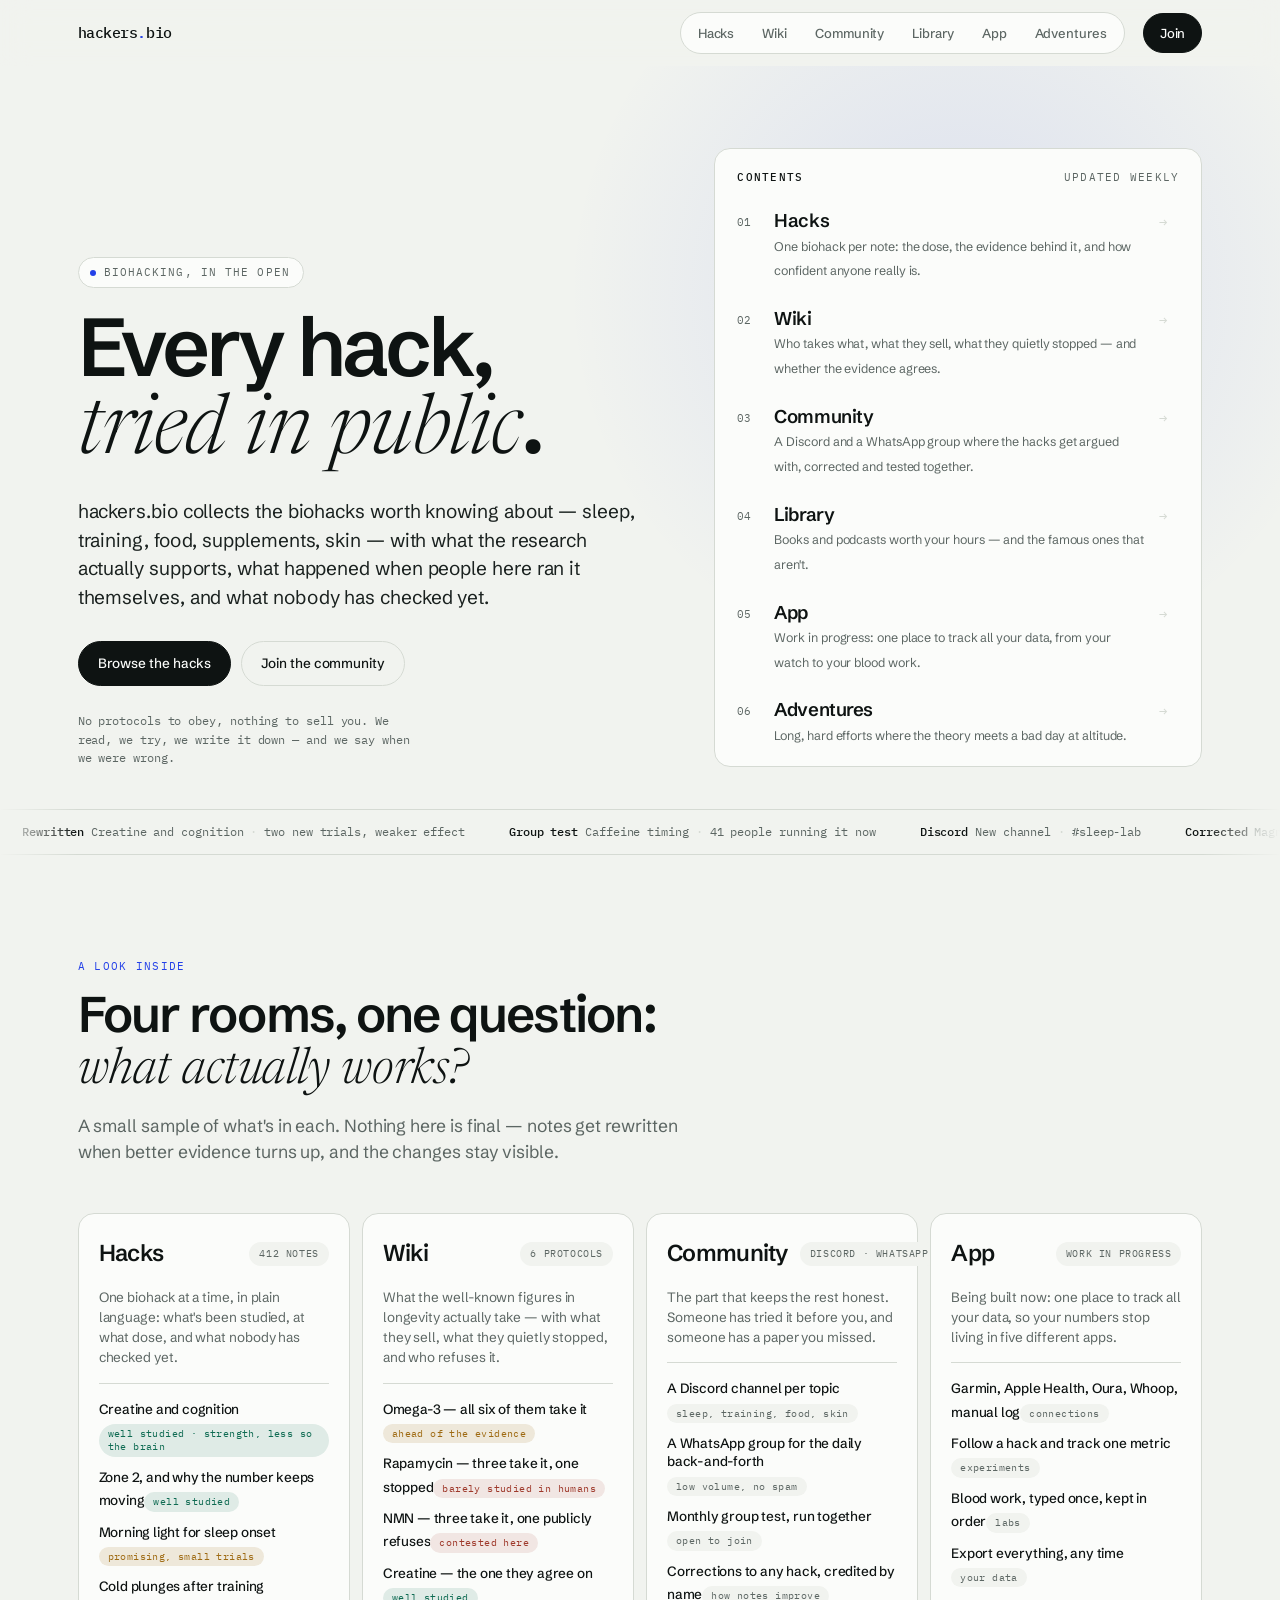
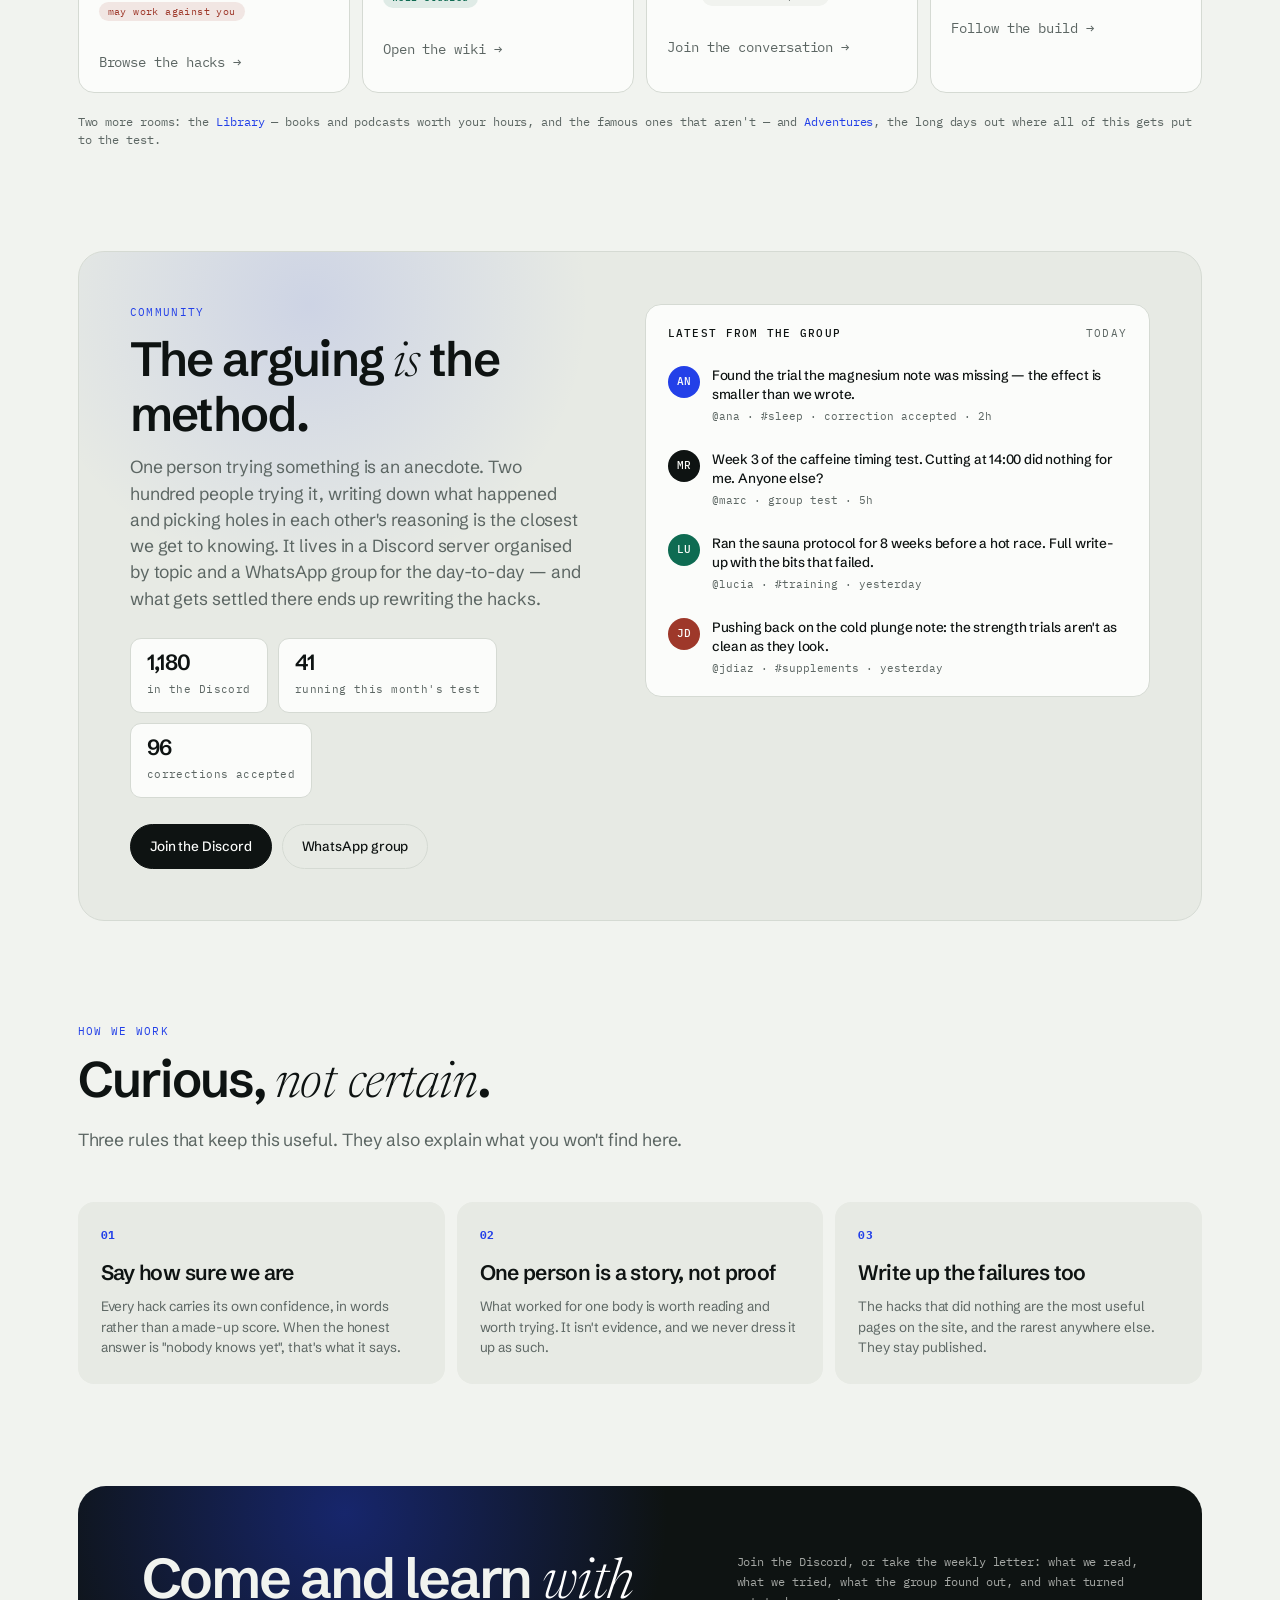
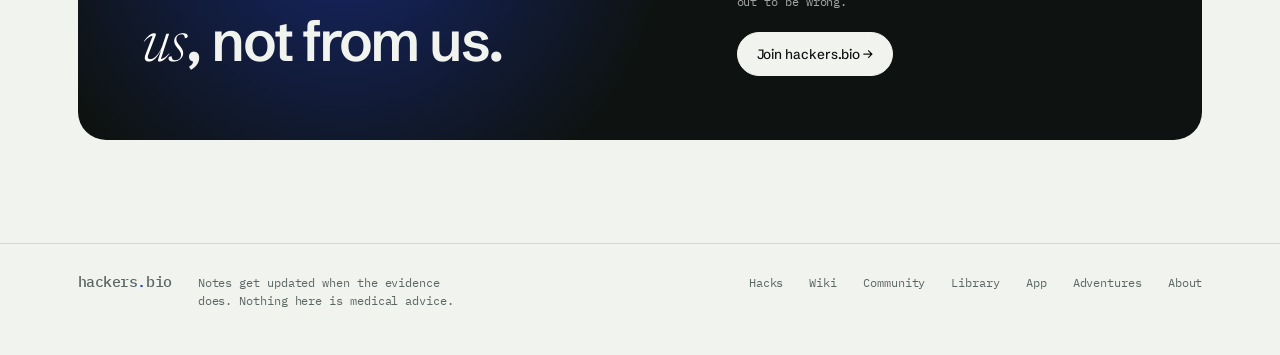
==== commit a33b605f: "Add files via upload" ====
--- a/files/index.html
+++ b/files/index.html
@@ -123,7 +123,7 @@
     <div class="wrap">
       <div class="band-head">
         <p class="figtag">A look inside</p>
-        <h2 class="h2">Five rooms, one question: <em class="s">what actually works?</em></h2>
+        <h2 class="h2">Four rooms, one question: <em class="s">what actually works?</em></h2>
         <p class="lede">A small sample of what's in each. Nothing here is final — notes get rewritten when better evidence turns up, and the changes stay visible.</p>
       </div>
 
@@ -173,21 +173,6 @@
           <p class="room-more">Join the conversation →</p>
         </a>
 
-        <a class="room" href="library.html">
-          <div class="room-top">
-            <h3>Library</h3>
-            <span class="room-n">books · podcasts</span>
-          </div>
-          <p>What to read and listen to, with an honest note on each: which parts hold up, which are the author selling a story.</p>
-          <ul class="peek">
-            <li>Outlive — Peter Attia<span class="tag known">worth the time</span></li>
-            <li>Endure — Alex Hutchinson<span class="tag known">worth the time</span></li>
-            <li>Why We Sleep — Matthew Walker<span class="tag mixed">great read, contested numbers</span></li>
-            <li>Sigma Nutrition Radio<span class="tag">podcast · dense, no hype</span></li>
-          </ul>
-          <p class="room-more">See the shelf →</p>
-        </a>
-
         <a class="room" href="app.html">
           <div class="room-top">
             <h3>App</h3>
@@ -204,7 +189,7 @@
         </a>
       </div>
 
-      <p class="aside-line">There's a sixth room: <a href="adventures.html">Adventures</a> — the long days out where all of this gets put to the test.</p>
+      <p class="aside-line">Two more rooms: the <a href="library.html">Library</a> — books and podcasts worth your hours, and the famous ones that aren't — and <a href="adventures.html">Adventures</a>, the long days out where all of this gets put to the test.</p>
     </div>
   </section>
 
